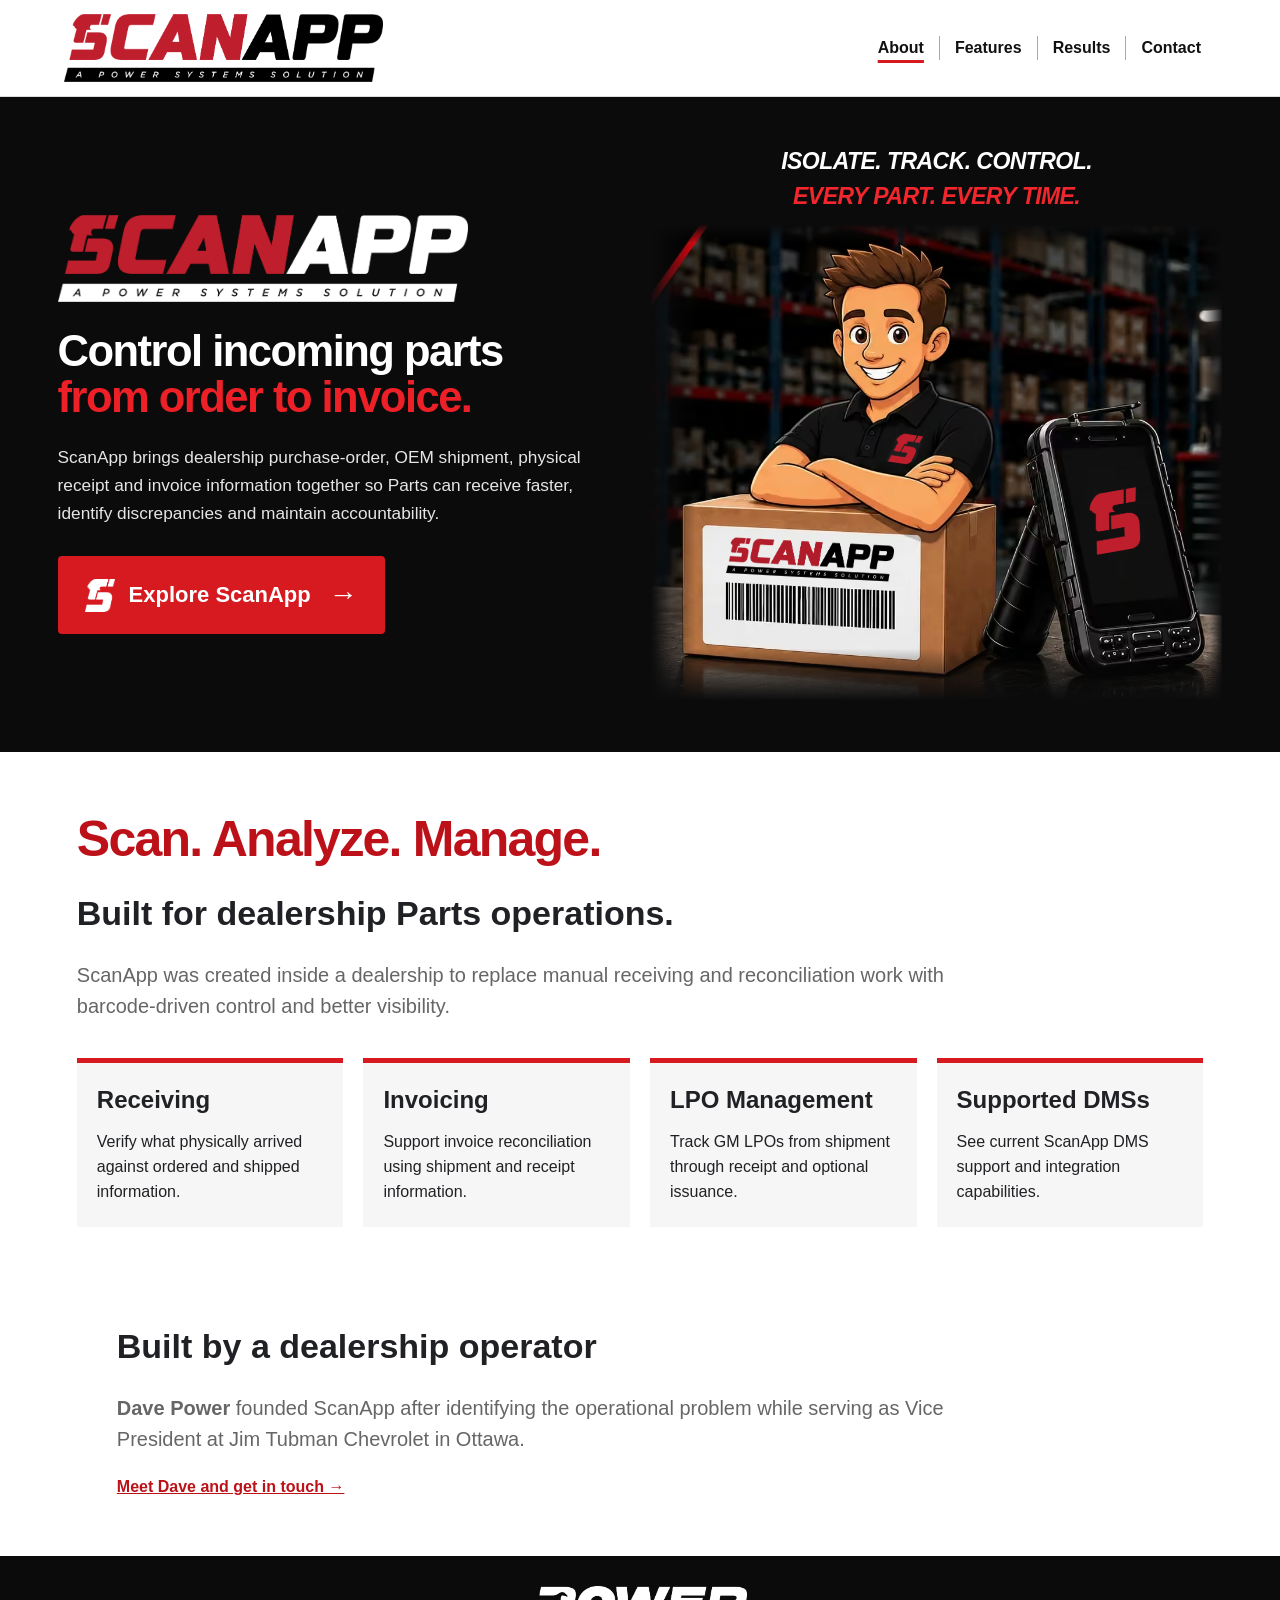
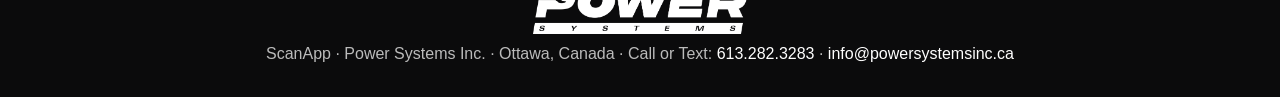
==== index.html @ a58890d4 "Use official transparent red S for browser icons across all pages" ====
<!doctype html>
<html lang="en">
<head>
  <meta charset="utf-8">
  <meta name="viewport" content="width=device-width,initial-scale=1">
  <title>About | ScanApp</title>
  <meta name="description" content="Control incoming dealership parts from order to invoice. ScanApp brings purchase orders, OEM shipments, physical receipts and invoices together.">
  <link rel="icon" href="/favicon.ico?v=red-s-20261003" sizes="16x16 32x32 48x48 64x64"><link rel="icon" type="image/png" href="/graphics/S%20ICON_RED.png?v=red-s-20261003">
  <link rel="stylesheet" href="site.css">
  <link rel="stylesheet" href="home.css?v=20261003-3">
</head>
<body>
<div data-site-header></div>
<main>
  <section class="sa-home-hero" aria-labelledby="sa-home-title">
    <div class="sa-home-grid">
      <div class="sa-home-copy">
        <img class="sa-home-wordmark" src="graphics/SCANAPP_RED%26WHITE.png" width="1915" height="408" alt="ScanApp" decoding="async">
        <h1 id="sa-home-title">Control incoming parts <span>from order to invoice.</span></h1>
        <p>ScanApp brings dealership purchase-order, OEM shipment, physical receipt and invoice information together so Parts can receive faster, identify discrepancies and maintain accountability.</p>
        <a class="sa-home-cta" href="features.html"><img src="graphics/S%20ICON_WHITE.png" width="595" height="656" alt="" aria-hidden="true">Explore ScanApp <span class="sa-arrow" aria-hidden="true">&rarr;</span></a>
      </div>
      <div class="sa-home-visual">
        <p class="sa-home-tagline"><strong>ISOLATE. TRACK. CONTROL.</strong><span>EVERY PART. EVERY TIME.</span></p>
        <figure class="sa-home-scene">
          <picture>
            <img src="graphics/home/hero-scene-980.avif" width="980" height="816" alt="The ScanApp character with a parts box and rugged handheld scanner." fetchpriority="high" decoding="async">
          </picture>
          <img class="sa-brand-layer sa-box-wordmark" src="graphics/SCANAPP_COLOR.png" width="1915" height="408" alt="" aria-hidden="true">
          <img class="sa-brand-layer sa-shirt-mark" src="graphics/S%20ICON_RED.png" width="595" height="656" alt="" aria-hidden="true">
          <img class="sa-brand-layer sa-scanner-mark" src="graphics/S%20ICON_RED.png" width="595" height="656" alt="" aria-hidden="true">
        </figure>
      </div>
    </div>
  </section>
  <section class="wrap sa-home-main" aria-labelledby="sa-home-capabilities">
    <p class="sa-home-eyebrow">Scan. Analyze. Manage.</p>
    <h2 id="sa-home-capabilities">Built for dealership Parts operations.</h2>
    <p class="lead">ScanApp was created inside a dealership to replace manual receiving and reconciliation work with barcode-driven control and better visibility.</p>
    <div class="feature-links">
      <a href="receiving.html"><h3>Receiving</h3><p>Verify what physically arrived against ordered and shipped information.</p></a>
      <a href="invoicing.html"><h3>Invoicing</h3><p>Support invoice reconciliation using shipment and receipt information.</p></a>
      <a href="lpo.html"><h3>LPO Management</h3><p>Track GM LPOs from shipment through receipt and optional issuance.</p></a>
      <a href="features.html#supported-dms"><h3>Supported DMSs</h3><p>See current ScanApp DMS support and integration capabilities.</p></a>
    </div>
  </section>
  <section class="wrap sa-home-founder" aria-labelledby="sa-founder-title">
    <h2 id="sa-founder-title">Built by a dealership operator</h2>
    <p class="lead"><strong>Dave Power</strong> founded ScanApp after identifying the operational problem while serving as Vice President at Jim Tubman Chevrolet in Ottawa.</p>
    <a href="contact.html">Meet Dave and get in touch &rarr;</a>
  </section>
</main>
<div data-site-footer></div>
<script src="site.js"></script>
</body>
</html>
---- site.css ----
:root{--red:#d71920;--black:#0b0b0c;--ink:#202124;--muted:#666;--line:#ddd;--soft:#f6f6f6}*{box-sizing:border-box}body{margin:0;font-family:Arial,Helvetica,sans-serif;color:var(--ink);line-height:1.55;background:#fff}header{background:#fff;border-bottom:1px solid var(--line);padding:14px 5%;display:flex;align-items:center;justify-content:space-between;position:sticky;top:0;z-index:10}.brand img{height:68px;width:auto;display:block}nav{display:flex;align-items:center}nav>a,.drop>a{color:#111;text-decoration:none;font-weight:700;padding:0 15px}nav>a+*,.drop+*{border-left:1px solid #aaa}.drop{position:relative}.dropmenu{display:none;position:absolute;top:26px;left:0;background:#fff;border:1px solid var(--line);min-width:190px;box-shadow:0 12px 25px #0002}.drop:hover .dropmenu{display:block}.dropmenu a{display:block;padding:11px 14px;color:#111;text-decoration:none}.dropmenu a:hover{background:var(--soft)}.menu{display:none;border:0;background:none;font-size:30px}.hero{background:var(--black);color:#fff;padding:72px 7%}.hero-inner{max-width:1200px;margin:auto;display:grid;grid-template-columns:1.1fr .9fr;gap:50px;align-items:center}.hero h1{font-size:52px;line-height:1.05;margin:0 0 18px}.hero p{font-size:20px;color:#e7e7e7}.red{color:var(--red)}.btn{display:inline-block;background:var(--red);color:#fff;padding:13px 20px;text-decoration:none;font-weight:800;margin-top:12px}.wrap{max-width:1200px;margin:auto;padding:60px 6%}.wrap h1,.wrap h2{line-height:1.1}.wrap h2{font-size:34px}.lead{font-size:20px;color:var(--muted);max-width:900px}.feature-links{display:grid;grid-template-columns:repeat(3,1fr);gap:28px;margin-top:36px}.feature-links a{border-top:5px solid var(--red);padding:24px;background:var(--soft);color:var(--ink);text-decoration:none}.feature-links h3{font-size:25px;margin:0 0 8px}.split{display:grid;grid-template-columns:1fr 1fr;gap:42px;align-items:center}.photo{width:100%;display:block}.black{background:var(--black);color:#fff}.black .lead{color:#ddd}.stat{font-size:38px;font-weight:900}.dms{display:flex;flex-wrap:wrap;gap:12px;margin-top:18px}.pill{border:1px solid #bbb;padding:9px 14px}.footer{background:#0b0b0c;color:#bbb;padding:30px 6%;text-align:center}.footer img{height:48px;max-width:240px}.guide{padding:18px 0;border-bottom:1px solid var(--line)}.guide a{color:var(--red);font-weight:800}.lpo-flow{display:grid;grid-template-columns:repeat(5,1fr);gap:12px;margin-top:28px}.lpo-flow div{background:#fff;color:#111;padding:18px;border-top:4px solid var(--red)}@media(max-width:800px){header{flex-wrap:wrap}.brand img{height:44px}.menu{display:block}nav{display:none;width:100%;flex-direction:column;align-items:stretch;padding-top:10px}nav.open{display:flex}nav>a,.drop>a{display:block;padding:12px 0;border-top:1px solid var(--line)}nav>a+*,.drop+*{border-left:0}.dropmenu{display:block;position:static;border:0;box-shadow:none;padding-left:16px}.dropmenu a{padding:8px 0}.hero-inner,.split{grid-template-columns:1fr}.hero{padding:48px 6%}.hero h1{font-size:38px}.feature-links{grid-template-columns:1fr}.lpo-flow{grid-template-columns:1fr}.wrap{padding:44px 6%}}
.lpo-hero-art{display:grid;grid-template-columns:1fr 1fr;gap:18px;align-items:end}.lpo-people{display:flex;align-items:flex-end;justify-content:center}.lpo-people img{width:48%;max-width:260px;object-fit:contain}.process-grid{display:grid;grid-template-columns:repeat(5,1fr);gap:18px;margin-top:34px}.process-item{text-align:center}.process-item img{width:100%;aspect-ratio:1.2/1;object-fit:contain}.process-title{font-size:30px;font-weight:900;line-height:1;margin:12px 0 8px}.process-sub{font-size:17px;font-weight:800;min-height:26px}.solution-list{font-size:18px;line-height:1.7}.solution-list li{margin-bottom:10px}.benefit-grid{display:grid;grid-template-columns:repeat(6,1fr);gap:18px;margin-top:30px}.benefit{text-align:center}.benefit img{height:76px;max-width:100%;object-fit:contain}.benefit strong{display:block;margin-top:10px}.dept-grid{display:grid;grid-template-columns:repeat(3,1fr);gap:32px}.dept{display:grid;grid-template-columns:130px 1fr;gap:18px;align-items:end}.dept img{width:130px;max-height:190px;object-fit:contain}.visual-pair{display:grid;grid-template-columns:1fr 1fr;gap:22px;align-items:center}.visual-pair img{width:100%;max-height:360px;object-fit:contain}
@media(max-width:900px){.process-grid{grid-template-columns:1fr 1fr}.benefit-grid{grid-template-columns:1fr 1fr 1fr}.dept-grid{grid-template-columns:1fr}.lpo-hero-art{grid-template-columns:1fr}.visual-pair{grid-template-columns:1fr}}
@media(max-width:600px){.process-grid{grid-template-columns:1fr}.process-item{display:grid;grid-template-columns:130px 1fr;text-align:left;gap:18px;align-items:center;border-bottom:1px solid #ddd;padding:18px 0}.process-item img{width:130px}.process-title{font-size:28px;margin:0 0 6px}.process-sub{min-height:0}.benefit-grid{grid-template-columns:1fr 1fr}.dept{grid-template-columns:100px 1fr}.dept img{width:100px}.lpo-people img{width:50%}}

/* LPO hero balance */
.lpo-hero-art{grid-template-columns:1fr!important;position:relative;min-height:430px;align-items:end}
.lpo-people{position:relative;z-index:2;justify-content:flex-start!important;padding-right:18%}
.lpo-people img{width:45%!important;max-width:245px!important}
.hero-lpo-box{position:absolute;right:0;bottom:0;width:38%!important;max-width:300px!important;height:auto;object-fit:contain;z-index:1}
.hero .hero-inner>div:first-child{min-width:0}
@media(min-width:901px){.hero .hero-inner{grid-template-columns:minmax(430px,1fr) minmax(430px,1fr)!important}.hero h1{font-size:52px!important;max-width:620px}.hero p{max-width:620px}}
@media(max-width:900px){.lpo-hero-art{min-height:360px}.lpo-people{padding-right:20%}.hero-lpo-box{width:36%!important}}
@media(max-width:600px){.lpo-hero-art{min-height:300px}.lpo-people{padding-right:15%}.lpo-people img{width:48%!important}.hero-lpo-box{width:34%!important}.hero h1{font-size:38px!important}}

/* Approved LPO polish */
.hero h1{white-space:nowrap;font-size:clamp(34px,3.3vw,54px)!important}
.process-item{display:flex;flex-direction:column}.process-item img{order:0}.process-item>div{order:1;display:flex;flex-direction:column;flex:1}.process-title{min-height:36px}.process-sub{order:2;margin-top:2px}.process-item p{order:3}
.dept-grid .dept:nth-child(2) img{transform:scale(1.12);transform-origin:bottom center}
.action-btn{font-size:24px!important;padding:18px 30px!important;min-width:300px;display:inline-flex!important;align-items:center;justify-content:center;gap:14px}.action-btn img{width:36px;height:36px;object-fit:contain}.footer a{color:#fff;text-decoration:none}.footer a:hover{text-decoration:underline}
@media(max-width:900px){.hero h1{white-space:normal}.process-title{min-height:0}.dept-grid .dept:nth-child(2) img{transform:scale(1.08)}}
@media(max-width:600px){.action-btn{font-size:21px!important;min-width:0;width:100%;max-width:360px;padding:17px 22px!important}.action-btn img{width:32px;height:32px}.process-item{display:grid}.process-item>div{display:block}.process-sub{margin-top:2px}}

/* Mobile LPO hero correction */
@media(max-width:600px){
 .hero .hero-inner{display:block!important}
 .lpo-hero-art{min-height:0!important;height:auto!important;margin-top:28px;display:block!important;position:relative!important}
 .lpo-people{padding:0!important;display:flex!important;align-items:flex-end!important;justify-content:center!important;position:relative!important}
 .lpo-people img{width:46%!important;max-width:190px!important}
 .hero-lpo-box{position:absolute!important;right:2%!important;bottom:0!important;width:25%!important;max-width:110px!important}
}

.contact-page{min-height:calc(100vh - 150px);display:grid;grid-template-columns:1fr 1.08fr;background:#f5f5f5}.contact-copy{background:#171717;color:#fff;padding:70px max(6vw,40px);display:flex;flex-direction:column;justify-content:center}.contact-copy .eyebrow{font-size:18px;font-weight:900;letter-spacing:.08em}.contact-copy h1{font-size:64px;line-height:1;margin:10px 0 24px}.contact-copy h1 span,.contact-tagline span{color:var(--red)}.contact-copy p{font-size:20px;max-width:610px}.contact-copy a{color:#fff}.contact-lead{font-weight:800}.contact-actions{display:flex;gap:16px;align-items:stretch;margin:18px 0 26px;flex-wrap:wrap}.contact-actions .action-btn,.linkedin-btn{margin:0!important;min-height:64px;min-width:270px;display:inline-flex!important;align-items:center;justify-content:center;gap:12px;padding:15px 24px!important;font-size:19px!important;font-weight:900;text-decoration:none}.linkedin-btn{background:#0a66c2;color:#fff}.linkedin-btn strong{font-size:25px}.founder-line{font-size:18px;margin-top:6px}.contact-tagline{font-size:31px;font-weight:900;font-style:italic;margin-top:34px}.contact-art{display:flex;align-items:center;justify-content:center;padding:28px;background:#fff}.contact-art img{width:100%;max-width:780px;height:auto;display:block}
@media(max-width:800px){.contact-page{grid-template-columns:1fr}.contact-copy{padding:48px 6% 38px}.contact-copy h1{font-size:48px}.contact-copy p{font-size:18px}.contact-actions{display:grid;grid-template-columns:1fr}.contact-actions .action-btn,.linkedin-btn{width:100%;min-width:0}.contact-art{padding:18px 5% 32px}.contact-tagline{font-size:26px}}

/* Contact scene approved composition */
.contact-scene{padding:0!important;overflow:hidden;background:#111!important;align-items:stretch!important}
.contact-scene img{width:100%!important;height:100%!important;max-width:none!important;object-fit:cover!important;object-position:68% center}
@media(min-width:801px){.contact-page{grid-template-columns:48% 52%}.contact-scene{min-height:760px}}
@media(max-width:800px){.contact-scene{min-height:520px}.contact-scene img{object-position:70% center}.contact-copy{order:1}.contact-scene{order:2}}
@media(max-width:520px){.contact-scene{min-height:430px}.contact-scene img{object-position:71% center}}

/* Current-page underline: shared desktop, dropdown and mobile navigation. */
[data-site-header] nav a.is-active {
  text-decoration-line: underline;
  text-decoration-color: var(--red);
  text-decoration-thickness: 3px;
  text-underline-offset: 7px;
  text-decoration-skip-ink: none;
}


/* Receiving page */
.receiving-process .process-item{border-top:5px solid var(--red);background:var(--soft);padding:22px;text-align:left}
.receiving-process .process-item>div{display:block}
.receiving-process .process-title{font-size:27px;min-height:0;margin:0 0 10px}
.receiving-process .process-item p{margin:0}
.receiving-callout{border-left:5px solid var(--red);padding:22px 0 22px 28px;align-self:center}
.receiving-callout-title{font-size:30px;font-weight:900;line-height:1.05}
.receiving-callout-accent{font-size:30px;font-weight:900;line-height:1.05;color:var(--red);margin:4px 0 18px}
.receiving-callout p{font-size:19px;color:#ddd}
.receiving-dms{background:var(--soft);border-top:5px solid var(--red);padding:28px}
.receiving-dms h3{font-size:28px;margin:0 0 18px}
.receiving-dms p{margin:0 0 18px}
@media(max-width:900px){.receiving-process{grid-template-columns:1fr 1fr}}
@media(max-width:600px){.receiving-process{grid-template-columns:1fr}.receiving-process .process-item{display:block}.receiving-callout-title,.receiving-callout-accent{font-size:26px}}


/* Receiving hero: keep headline inside its column */
.hero .hero-inner > div:first-child{min-width:0}
.hero .hero-inner > div:first-child h1{white-space:normal!important;overflow-wrap:normal;word-break:normal}
@media(min-width:901px){
  .hero .hero-inner > div:first-child h1{font-size:clamp(38px,3vw,50px)!important}
}


/* Receiving hero character */
.receiving-hero-art{display:flex;align-items:flex-end;justify-content:center;align-self:stretch}
.receiving-hero-art img{display:block;max-height:440px;max-width:100%;width:auto;object-fit:contain;object-position:bottom center}
@media(max-width:900px){.receiving-hero-art img{max-height:360px}}
@media(max-width:600px){.receiving-hero-art{margin-top:24px}.receiving-hero-art img{max-height:300px}}


/* Receiving dealership row: compact, aligned, equal character scale */
.receiving-depts{grid-template-columns:repeat(3,1fr);gap:24px;align-items:start}
.receiving-depts .dept{display:grid;grid-template-columns:88px 1fr;gap:16px;align-items:start}
.receiving-depts .dept img,.receiving-depts .dept:nth-child(2) img{width:88px;height:112px;max-height:none;object-fit:contain;object-position:top center;transform:none}
.receiving-depts .dept h3{margin:0 0 8px;font-size:24px;line-height:1.1}
.receiving-depts .dept p{margin:0}
@media(max-width:900px){.receiving-depts{grid-template-columns:1fr}.receiving-depts .dept{grid-template-columns:88px 1fr}}
@media(max-width:600px){.receiving-depts .dept{grid-template-columns:76px 1fr}.receiving-depts .dept img,.receiving-depts .dept:nth-child(2) img{width:76px;height:98px}}


/* LPO benefits across dealership: characters beside copy at all sizes */
@media(max-width:600px){
 .dept-grid .dept{display:grid!important;grid-template-columns:88px 1fr!important;gap:16px!important;align-items:start!important}
 .dept-grid .dept img,.dept-grid .dept:nth-child(2) img{width:88px!important;height:112px!important;max-height:none!important;object-fit:contain!important;object-position:top center!important;transform:none!important}
 .dept-grid .dept h3{margin:0 0 8px!important}
 .dept-grid .dept p{margin:0!important}
}


/* LPO hero: bottom-align copy and artwork to eliminate dead space */
@media(min-width:901px){
 .hero:has(.lpo-hero-art){padding-top:54px;padding-bottom:42px}
 .hero:has(.lpo-hero-art) .hero-inner{align-items:end!important}
 .hero:has(.lpo-hero-art) .lpo-hero-art{min-height:0!important;align-self:end}
 .hero:has(.lpo-hero-art) .lpo-people{align-items:flex-end}
}


/* Hero character sizing: one equal-size character on LPO and Receiving */
.lpo-hero-art .lpo-people{padding-right:38%!important;justify-content:center!important}
.lpo-hero-art .lpo-people img,.receiving-hero-art img{width:auto!important;height:360px!important;max-width:100%!important;max-height:360px!important;object-fit:contain!important;object-position:bottom center}
@media(max-width:900px){.lpo-hero-art .lpo-people img,.receiving-hero-art img{height:320px!important;max-height:320px!important}}
@media(max-width:600px){.lpo-hero-art .lpo-people{padding-right:25%!important}.lpo-hero-art .lpo-people img,.receiving-hero-art img{height:270px!important;max-height:270px!important;width:auto!important}}


/* Keep feature-page hero bands the same height on desktop */
@media(min-width:901px){
 .hero:has(.lpo-hero-art),
 .receiving-hero{
   height:500px!important;
   min-height:500px!important;
   padding-top:42px!important;
   padding-bottom:42px!important;
   display:flex!important;
   align-items:center!important;
 }
 .hero:has(.lpo-hero-art) .hero-inner,
 .receiving-hero .hero-inner{
   width:100%;
   align-items:center!important;
 }
}


/* Match dealership-benefit black bands and align all three columns */
@media(min-width:901px){
 section.black:has(.dept-grid){
   min-height:360px!important;
   display:flex!important;
   align-items:center!important;
 }
 section.black:has(.dept-grid)>.wrap{
   width:100%;
   padding-top:44px!important;
   padding-bottom:44px!important;
 }
 .dept-grid,.receiving-depts{
   align-items:start!important;
 }
 .dept-grid .dept,.receiving-depts .dept{
   align-items:start!important;
 }
 .dept-grid .dept img,.dept-grid .dept:nth-child(2) img,
 .receiving-depts .dept img,.receiving-depts .dept:nth-child(2) img{
   align-self:start!important;
 }
 .dept-grid .dept h3,.receiving-depts .dept h3{
   margin-top:0!important;
 }
}


/* Match the main black feature-detail bands on Receiving and LPO */
@media(min-width:901px){
 section.black:has(.receiving-callout),
 section.black:has(.solution-list):has(.visual-pair){
   min-height:680px!important;
   display:flex!important;
   align-items:center!important;
 }
 section.black:has(.receiving-callout)>.wrap,
 section.black:has(.solution-list):has(.visual-pair)>.wrap{
   width:100%;
   padding-top:50px!important;
   padding-bottom:50px!important;
 }
}


/* Shared feature dealership section: identical LPO and Receiving geometry */
@media(min-width:901px){
 .feature-dept-grid{
   display:grid!important;
   grid-template-columns:repeat(3,minmax(0,1fr))!important;
   gap:48px!important;
   align-items:start!important;
 }
 .feature-dept-grid .dept{
   display:grid!important;
   grid-template-columns:96px minmax(0,1fr)!important;
   gap:20px!important;
   align-items:start!important;
 }
 .feature-dept-grid .dept img,
 .feature-dept-grid .dept:nth-child(2) img{
   width:96px!important;
   height:126px!important;
   max-height:126px!important;
   object-fit:contain!important;
   object-position:top center!important;
   transform:none!important;
   align-self:start!important;
 }
 .feature-dept-grid .dept h3{
   margin:0 0 10px!important;
   font-size:22px!important;
   line-height:1.1!important;
 }
 .feature-dept-grid .dept p{
   margin:0!important;
   line-height:1.55!important;
 }
}


/* Results page */
.results-hero .hero-inner{align-items:center}
.results-accountant{position:relative;min-height:330px;display:flex;align-items:flex-end;justify-content:center}
.results-thought{position:absolute;right:0;top:0;background:#fff;color:#111;border-radius:48% 52% 46% 54%;padding:28px 38px;font-size:19px;font-weight:800;line-height:1.45;transform:rotate(-3deg);box-shadow:0 8px 24px #0006}
.results-thought strong{color:var(--red);font-size:24px}
.results-calculator{background:#2a2a2a;border:5px solid #777;border-radius:12px;padding:25px 35px;color:#fff;font-size:25px;line-height:1.5;letter-spacing:.25em;box-shadow:0 10px 25px #0008}
.results-calculator span{display:block;margin-top:12px;color:#fff;background:var(--red);padding:7px 10px;font-size:14px;letter-spacing:0;text-align:center;font-weight:900}
.results-page h2,.results-flow h2,.results-bottom-line h2,.results-equation h2,.results-not-scanner h2,.results-close h2{font-size:38px}
.results-stats{display:grid;grid-template-columns:repeat(3,1fr);gap:0;margin-top:34px;border-top:1px solid var(--line);border-bottom:1px solid var(--line)}
.result-card{padding:34px;border-right:1px solid var(--line)}
.result-card:last-child{border-right:0}.result-card .stat{color:var(--red);line-height:1.1}.result-card p{font-size:18px}
.results-not-scanner .split{grid-template-columns:.7fr 1.3fr}
.not-scanner-mark{height:300px;width:300px;border:22px solid var(--red);border-radius:50%;position:relative;margin:auto;display:flex;align-items:center;justify-content:center}
.scanner-symbol{font-size:170px;font-weight:900;transform:rotate(-20deg);color:#777}
.no-slash{position:absolute;width:310px;height:22px;background:var(--red);transform:rotate(-45deg)}
.results-checks{font-size:20px;border-left:4px solid var(--red);padding-left:38px}
.results-checks li{margin-bottom:15px}
.profit-equation{display:inline-block;border:3px solid var(--red);padding:15px 22px;font-size:27px;font-weight:900;margin:12px 0 24px}
.results-ledger{border:4px solid #eee;background:#fff;color:#111;padding:38px;text-align:center;font-size:30px;font-weight:900;transform:rotate(-1deg)}
.results-ledger>div{margin:10px}.results-profit{border:4px solid var(--red);padding:14px;border-radius:50%}
.results-flow{text-align:center}.results-flow .lead{margin-left:auto;margin-right:auto}
.downstream-grid{display:grid;grid-template-columns:1fr auto 1fr auto 1fr auto 1fr auto 1fr auto 1fr;gap:12px;align-items:center;margin-top:40px}
.downstream-grid div{background:var(--soft);padding:22px 12px;border-top:5px solid var(--red);min-height:115px;display:flex;flex-direction:column;justify-content:center}
.downstream-grid strong{font-size:18px}.downstream-grid span{display:block;margin-top:7px}.downstream-grid b{color:var(--red);font-size:30px}
.results-control-list{display:flex;flex-direction:column;gap:15px;font-size:28px;font-style:italic}
.results-control-list strong{color:#fff}.results-control-list strong::first-letter{color:var(--red)}
@media(max-width:900px){.results-stats{grid-template-columns:1fr}.result-card{border-right:0;border-bottom:1px solid var(--line)}.downstream-grid{grid-template-columns:1fr}.downstream-grid b{transform:rotate(90deg)}.results-accountant{min-height:280px}.results-not-scanner .split{grid-template-columns:1fr}.not-scanner-mark{width:230px;height:230px}.no-slash{width:240px}.scanner-symbol{font-size:130px}}
@media(max-width:600px){.results-thought{position:relative;right:auto;top:auto;margin-bottom:24px;font-size:16px}.results-accountant{display:block;min-height:0}.results-calculator{max-width:220px;margin:auto}.results-page h2,.results-flow h2,.results-bottom-line h2,.results-equation h2,.results-not-scanner h2,.results-close h2{font-size:32px}.result-card{padding:26px 0}.results-control-list{font-size:22px}}
---- home.css ----
/* Homepage-only styles.  Intentionally does not modify site.css or Contact. */
.sa-home-hero{background:#0b0b0c;color:#fff;isolation:isolate;overflow:hidden}
.sa-home-grid{max-width:1480px;margin-inline:auto;padding:clamp(28px,4vw,58px) clamp(20px,4.5vw,68px);display:grid;grid-template-columns:minmax(0,1fr) minmax(0,1.03fr);align-items:center;gap:clamp(24px,3vw,48px)}
.sa-home-copy,.sa-home-visual{min-width:0}
.sa-home-wordmark{display:block;width:min(100%,410px);height:auto;margin-bottom:26px}
.sa-home-copy h1{margin:0;font-size:clamp(36px,3.4vw,54px);font-weight:800;line-height:1.06;letter-spacing:-.035em;white-space:normal;overflow-wrap:normal;text-wrap:balance}
.sa-home-copy h1 span{display:block;color:#ed2027}
.sa-home-copy p{margin:24px 0 28px;font-size:clamp(17px,1.35vw,20px);line-height:1.62;color:#e5e5e5;max-width:58ch}
.sa-home-cta{display:inline-flex;justify-content:center;align-items:center;gap:14px;padding:18px 25px;min-height:64px;background:#d71920;color:#fff;text-decoration:none;font-weight:800;font-size:22px;line-height:1.3;border:2px solid transparent;border-radius:4px}
.sa-home-cta img{width:30px;height:34px;object-fit:contain}
.sa-home-cta:hover{background:#b80f18}
.sa-home-cta:focus-visible,.sa-home-main a:focus-visible{outline:3px solid #fff;outline-offset:5px}
.sa-home-main a:focus-visible{outline-color:#d71920}
.sa-home-cta .sa-arrow{font-size:29px;font-weight:400;margin-left:4px}
.sa-home-tagline{margin:0 0 14px;text-align:center;font-weight:900;font-style:italic;font-size:clamp(19px,1.8vw,27px);line-height:1.2;letter-spacing:-.025em}
.sa-home-tagline strong,.sa-home-tagline span{display:block}
.sa-home-tagline span{color:#f1272d;margin-top:7px}
.sa-home-scene{position:relative;margin:0;aspect-ratio:980 / 816;isolation:isolate}
.sa-home-scene picture,.sa-home-scene picture img{display:block;width:100%;height:auto}
.sa-home-scene::after{content:"";position:absolute;inset:-1px;pointer-events:none;z-index:3;background:linear-gradient(90deg,#0b0b0c,transparent 8%,transparent 96%,#0b0b0c),linear-gradient(0deg,#0b0b0c,transparent 11%,transparent 96%,#0b0b0c)}
.sa-home-scene .sa-brand-layer{position:absolute;display:block;height:auto;z-index:2;pointer-events:none}
/* Percentages are relative to the fixed-ratio artwork, never to the viewport.
   These layers reference the original official files already in /graphics. */
/* Center the unaltered wordmark within the white label, above the barcode.
   Match the label's sloping baseline without rotating its vertical edges. */
.sa-box-wordmark{left:13.2%;top:65.7%;width:29.4%;transform-origin:top left;transform:skewY(3deg);mix-blend-mode:multiply}
.sa-shirt-mark{left:42.2%;top:44.0%;width:4.8%;transform:rotate(9deg) skewX(-7deg)}
.sa-scanner-mark{left:76.7%;top:56.0%;width:9.6%;transform:rotate(-10deg) skewX(5deg)}
.sa-home-main{max-width:1320px}
.sa-home-main .feature-links{grid-template-columns:repeat(4,minmax(0,1fr));gap:20px}
.sa-home-main .feature-links a{min-width:0;padding:23px 20px;transition:background-color .15s}
.sa-home-main .feature-links a:hover{background:#ededed}
.sa-home-main .feature-links h3{font-size:24px;line-height:1.15}
.sa-home-main .feature-links p{margin-bottom:0}
.sa-home-eyebrow{font-size:clamp(26px,4.2vw,50px);font-weight:900;line-height:1.1;letter-spacing:-.035em;color:#bd111a;margin:0 0 24px;text-transform:none}
.sa-home-main h2{max-width:850px}
.sa-home-founder{padding-top:12px;padding-bottom:56px}
.sa-home-founder a{color:#bb1119;font-weight:700}
.sa-dms-section{margin-top:54px;border-top:1px solid #ddd;padding-top:30px;scroll-margin-top:140px}
.sa-dms-grid{display:grid;grid-template-columns:repeat(3,minmax(0,1fr));gap:20px;margin:24px 0}
.sa-dms-grid article{padding:22px;background:#f6f6f6;border-left:4px solid #d71920}
.sa-dms-grid h3{margin:0 0 10px;font-size:23px;line-height:1.2}
.sa-dms-grid p{margin:0;line-height:1.5}
@media(max-width:1000px){.sa-home-grid{gap:24px;padding-inline:28px}.sa-home-copy h1{font-size:39px}.sa-home-copy p{font-size:17px}.sa-home-wordmark{width:330px}.sa-home-main .feature-links{grid-template-columns:repeat(2,minmax(0,1fr))}}
@media(max-width:800px){.sa-home-grid{grid-template-columns:minmax(0,1fr);padding:34px 6% 24px;gap:30px}.sa-home-copy{max-width:650px;width:100%;margin-inline:auto}.sa-home-wordmark{width:min(78%,330px);margin-bottom:20px}.sa-home-copy h1{font-size:clamp(35px,6.5vw,48px);max-width:620px}.sa-home-copy p{margin:20px 0 24px;font-size:18px}.sa-home-visual{width:100%;max-width:650px;justify-self:center}.sa-home-tagline{font-size:clamp(20px,3.5vw,26px);margin-bottom:14px}.sa-dms-grid{grid-template-columns:1fr}.sa-dms-section{scroll-margin-top:95px}}
@media(max-width:480px){.sa-home-grid{padding-inline:20px}.sa-home-copy h1{font-size:35px;letter-spacing:-.03em}.sa-home-copy p{font-size:17px;line-height:1.55}.sa-home-cta{width:100%;gap:11px;padding:16px 14px;font-size:21px}.sa-home-tagline{font-size:20px}.sa-home-main .feature-links{grid-template-columns:1fr}.sa-home-main .feature-links h3{font-size:25px}.sa-home-founder{padding-top:0}}
@media(prefers-reduced-motion:reduce){.sa-home-main .feature-links a{transition:none}}
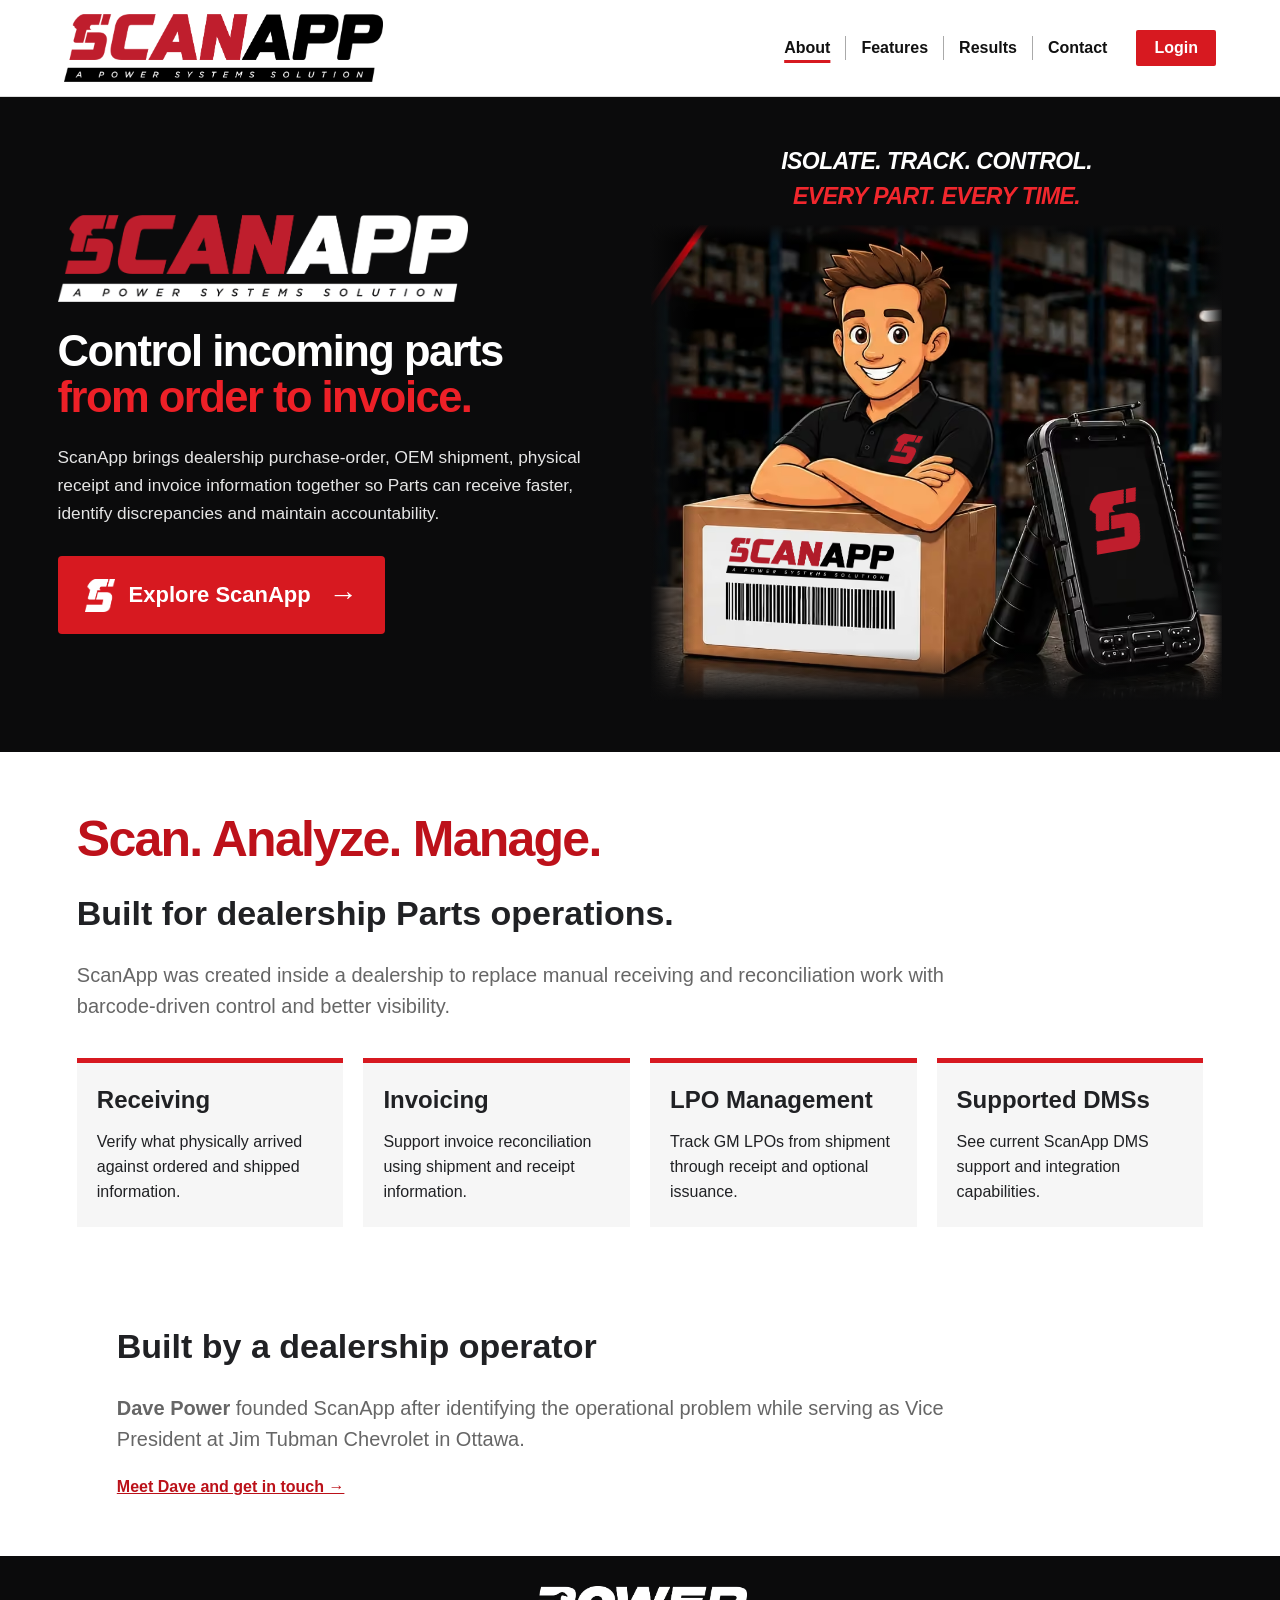
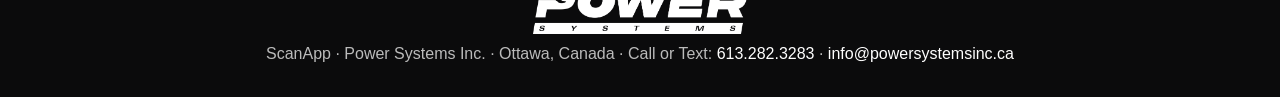
==== commit f7ce2d86: "Optimize homepage SEO metadata and structured data" ====
--- a/index.html
+++ b/index.html
@@ -3,8 +3,16 @@
 <head>
   <meta charset="utf-8">
   <meta name="viewport" content="width=device-width,initial-scale=1">
-  <title>About | ScanApp</title>
-  <meta name="description" content="Control incoming dealership parts from order to invoice. ScanApp brings purchase orders, OEM shipments, physical receipts and invoices together.">
+  <title>Dealership Parts Receiving & Reconciliation Software | ScanApp</title>
+  <meta name="description" content="ScanApp is dealership parts receiving and reconciliation software that connects DMS purchase orders, OEM shipments, physical receipts and invoices from order to invoice.">
+  <link rel="canonical" href="https://www.thescanapp.com/">
+  <meta property="og:type" content="website">
+  <meta property="og:title" content="Dealership Parts Receiving & Reconciliation Software | ScanApp">
+  <meta property="og:description" content="Control incoming dealership parts from order to invoice. ScanApp combines DMS purchase orders, OEM shipments, physical receipts and invoices.">
+  <meta property="og:url" content="https://www.thescanapp.com/">
+  <meta property="og:image" content="https://www.thescanapp.com/graphics/home/hero-scene-980.avif">
+  <meta name="twitter:card" content="summary_large_image">
+  <script type="application/ld+json">{"@context":"https://schema.org","@type":"SoftwareApplication","name":"ScanApp","applicationCategory":"BusinessApplication","operatingSystem":"Web","url":"https://www.thescanapp.com/","description":"Dealership parts receiving, reconciliation and invoicing software that brings DMS purchase orders, OEM shipments, physical receipts and invoices together.","publisher":{"@type":"Organization","name":"Power Systems Inc.","url":"https://www.thescanapp.com/"}}</script>
   <link rel="icon" href="/favicon.ico?v=red-s-20261003" sizes="16x16 32x32 48x48 64x64"><link rel="icon" type="image/png" href="/graphics/S%20ICON_RED.png?v=red-s-20261003">
   <link rel="stylesheet" href="site.css">
   <link rel="stylesheet" href="home.css?v=20261003-3">
--- a/site.css
+++ b/site.css
@@ -244,3 +244,9 @@
 .results-control-list strong{color:#fff}.results-control-list strong::first-letter{color:var(--red)}
 @media(max-width:900px){.results-stats{grid-template-columns:1fr}.result-card{border-right:0;border-bottom:1px solid var(--line)}.downstream-grid{grid-template-columns:1fr}.downstream-grid b{transform:rotate(90deg)}.results-accountant{min-height:280px}.results-not-scanner .split{grid-template-columns:1fr}.not-scanner-mark{width:230px;height:230px}.no-slash{width:240px}.scanner-symbol{font-size:130px}}
 @media(max-width:600px){.results-thought{position:relative;right:auto;top:auto;margin-bottom:24px;font-size:16px}.results-accountant{display:block;min-height:0}.results-calculator{max-width:220px;margin:auto}.results-page h2,.results-flow h2,.results-bottom-line h2,.results-equation h2,.results-not-scanner h2,.results-close h2{font-size:32px}.result-card{padding:26px 0}.results-control-list{font-size:22px}}
+
+/* Shared Login CTA */
+nav>a.login-btn{background:var(--red);color:#fff;padding:10px 18px;margin-left:14px;border:0;text-decoration:none;font-weight:800;line-height:1;border-radius:2px}
+nav>a.login-btn:hover{background:#b91219}
+nav>a.login-btn:focus-visible{outline:3px solid #111;outline-offset:3px}
+@media(max-width:800px){nav>a.login-btn{margin:10px 0 0;padding:13px 16px;text-align:center;border-top:0}}
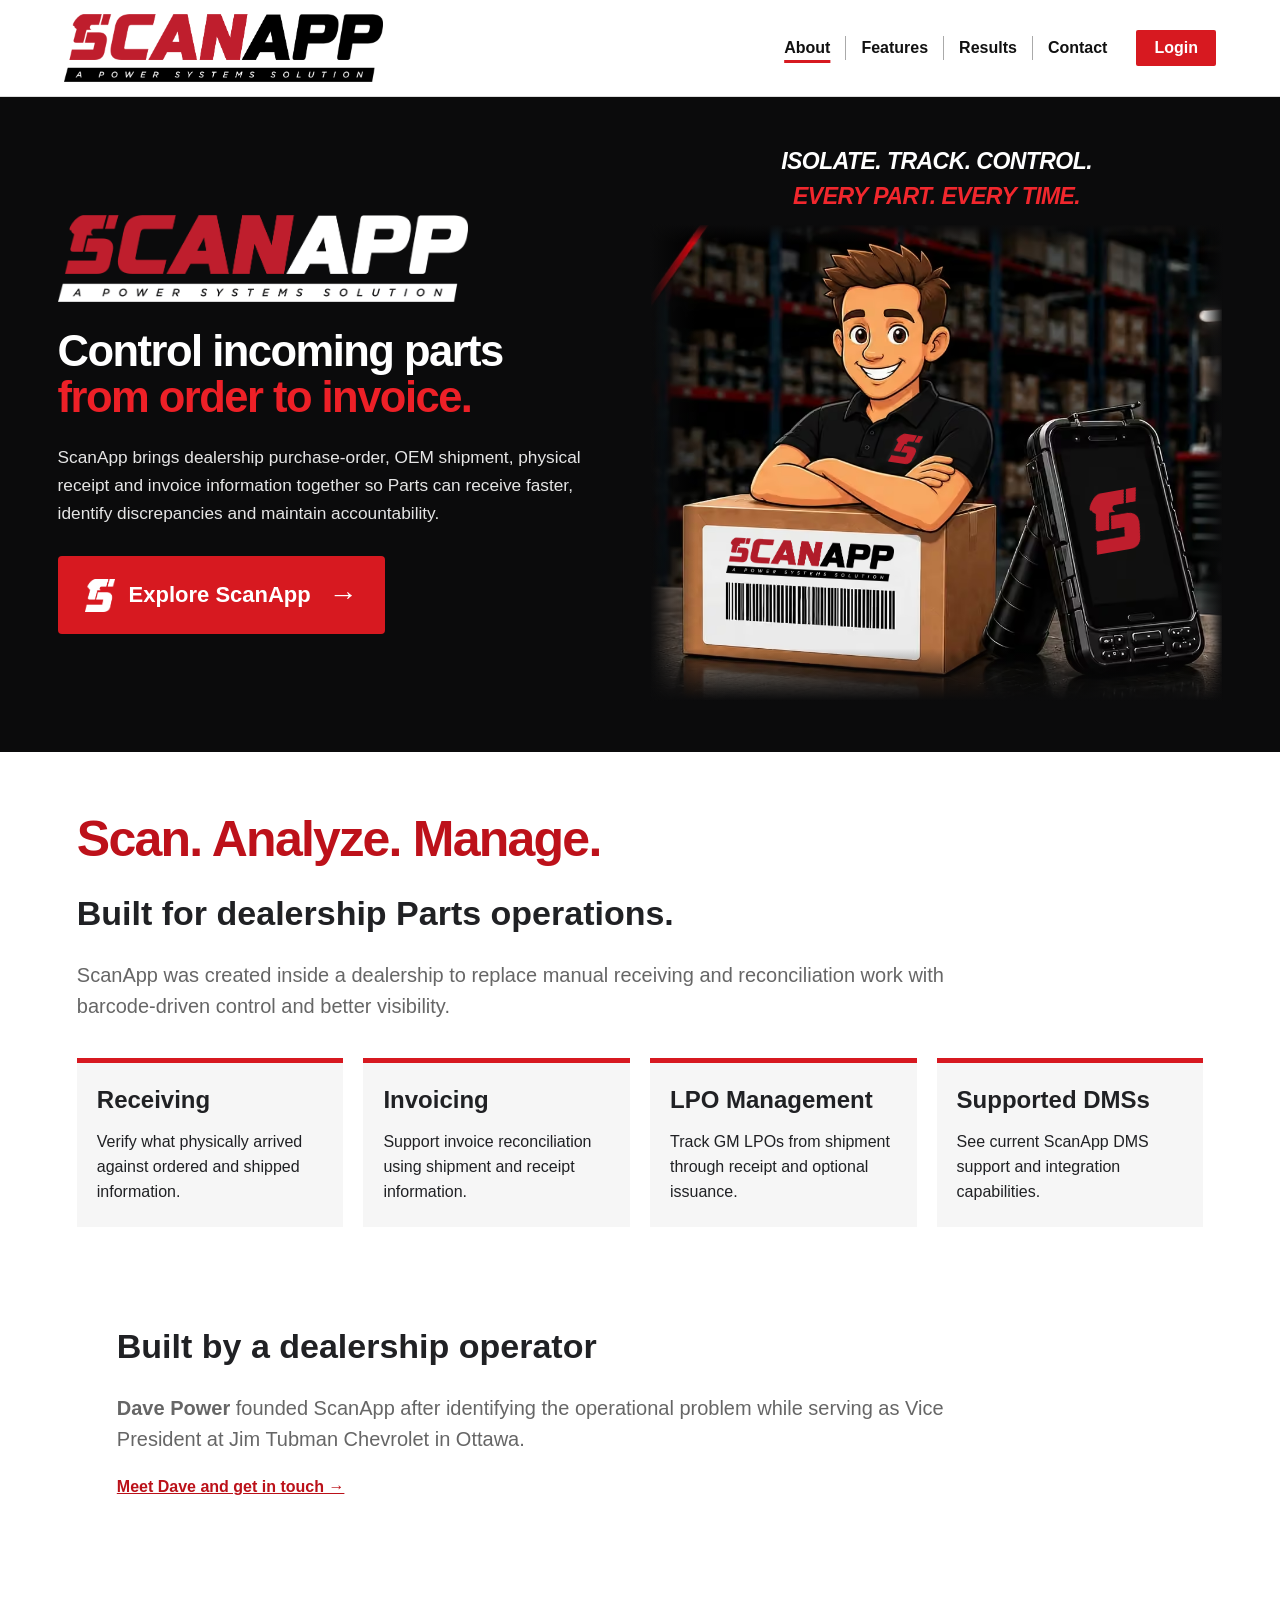
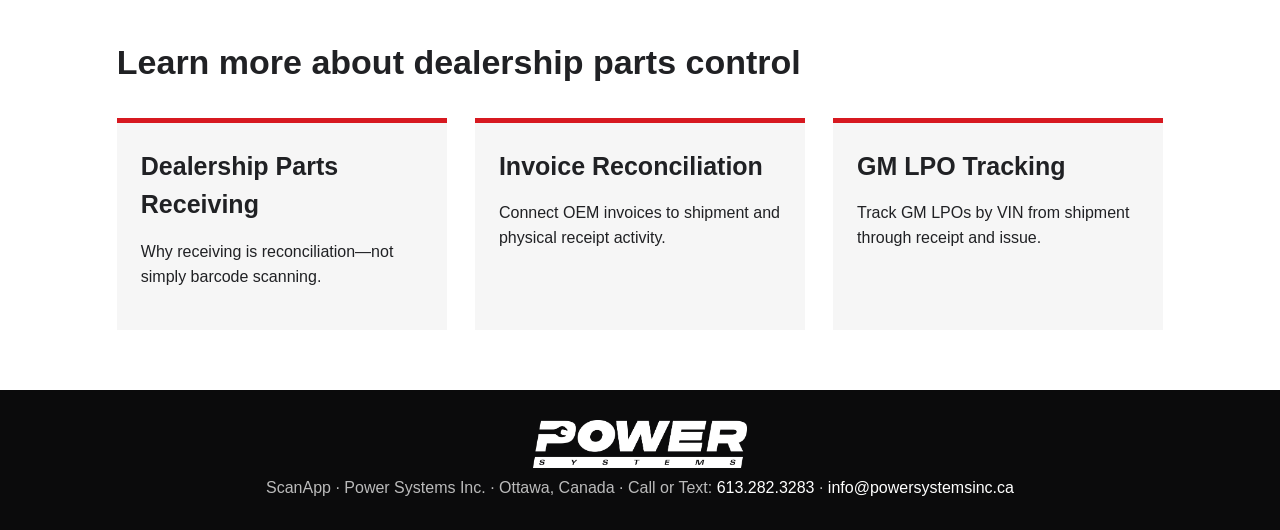
==== commit 9a930cb8: "Add internal links to ScanApp SEO resource pages" ====
--- a/index.html
+++ b/index.html
@@ -58,7 +58,7 @@
     <a href="contact.html">Meet Dave and get in touch &rarr;</a>
   </section>
 </main>
-<div data-site-footer></div>
+<section class="wrap seo-resource-links"><h2>Learn more about dealership parts control</h2><div class="feature-links"><a href="dealership-parts-receiving-software.html"><h3>Dealership Parts Receiving</h3><p>Why receiving is reconciliation—not simply barcode scanning.</p></a><a href="dealership-parts-invoice-reconciliation.html"><h3>Invoice Reconciliation</h3><p>Connect OEM invoices to shipment and physical receipt activity.</p></a><a href="gm-lpo-tracking.html"><h3>GM LPO Tracking</h3><p>Track GM LPOs by VIN from shipment through receipt and issue.</p></a></div></section><div data-site-footer></div>
 <script src="site.js"></script>
 </body>
 </html>
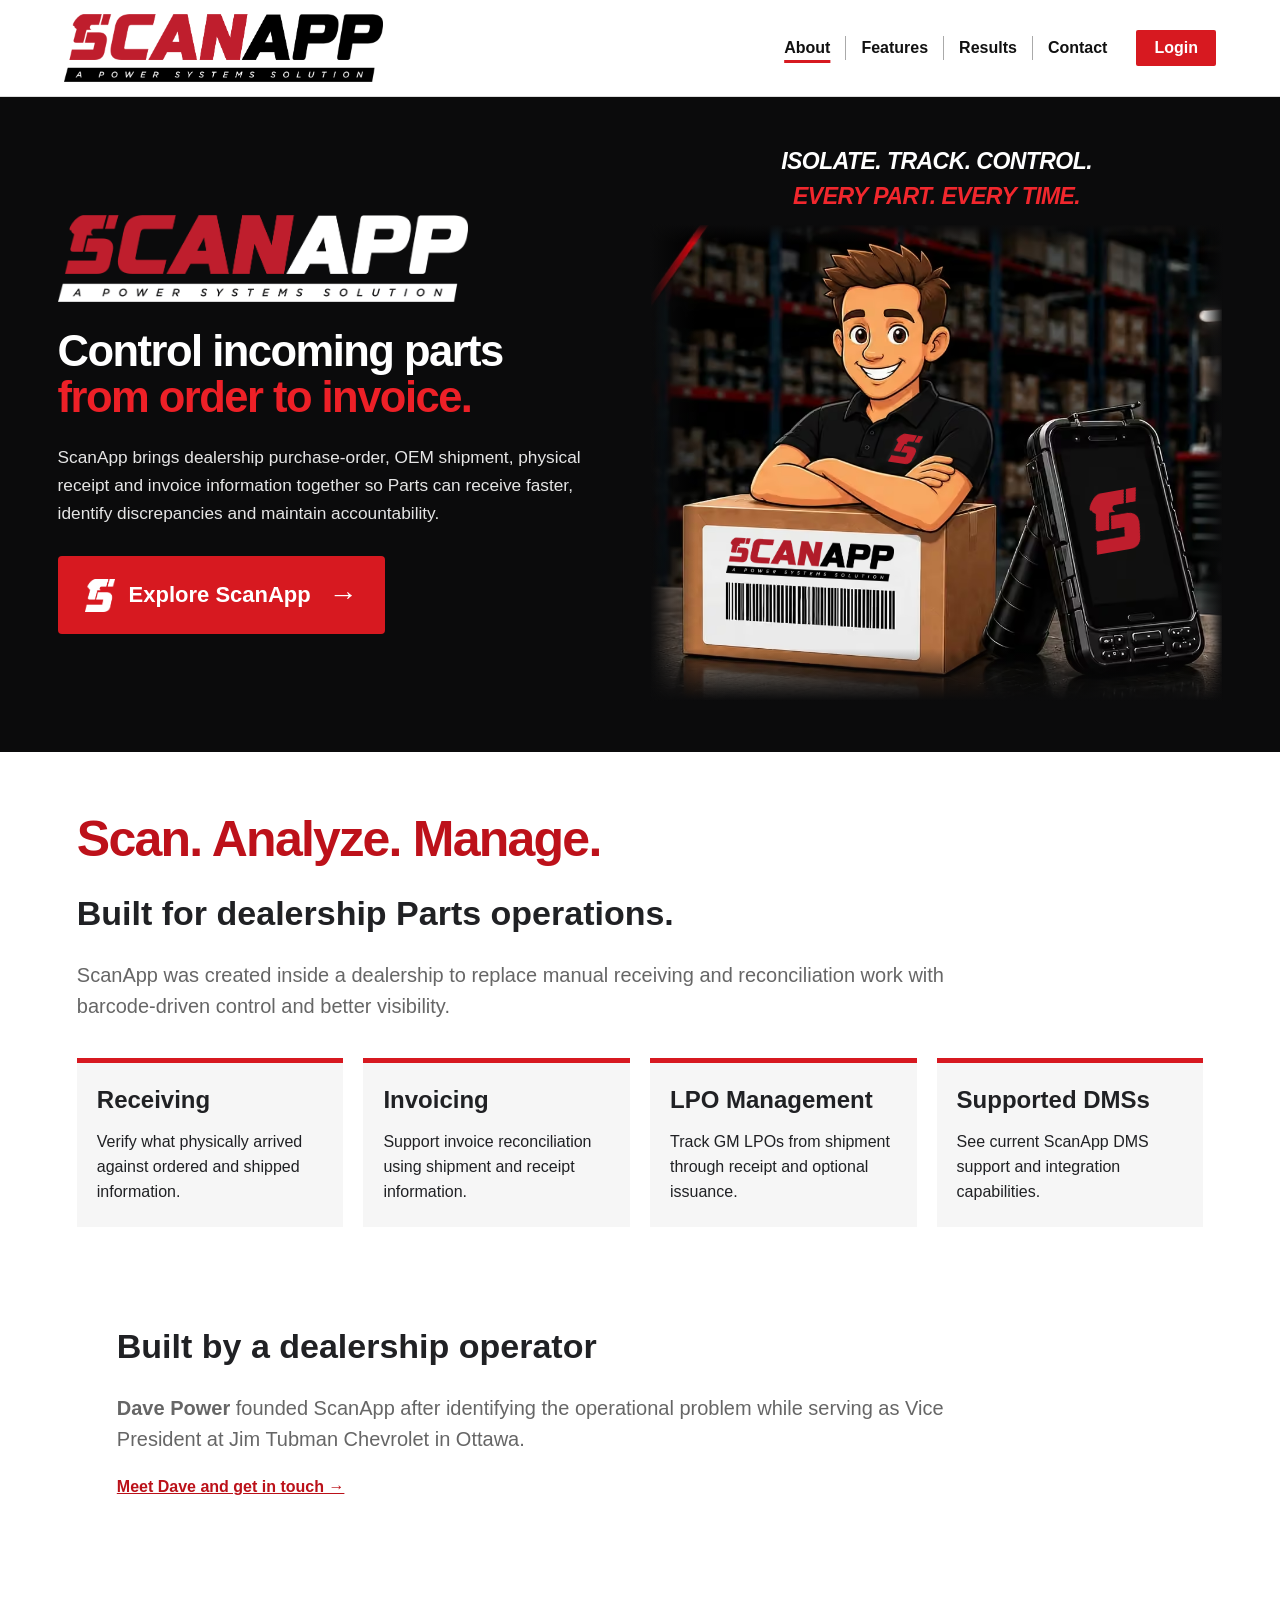
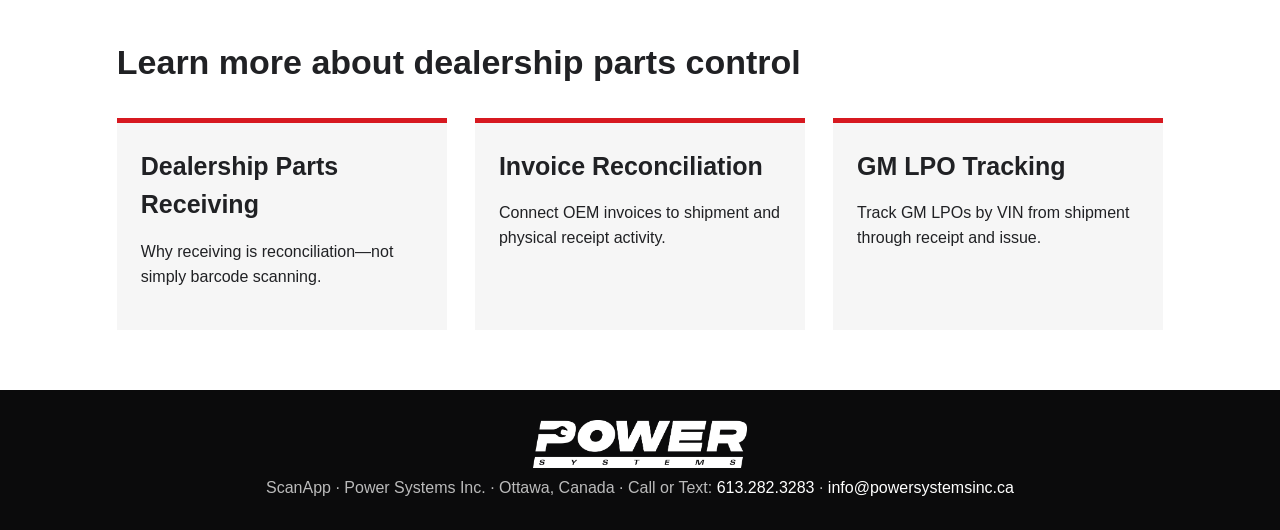
==== commit c251aefb: "Install GA4 tracking on index.html" ====
--- a/index.html
+++ b/index.html
@@ -1,6 +1,15 @@
 <!doctype html>
 <html lang="en">
 <head>
+<!-- Google tag (gtag.js) -->
+<script async src="https://www.googletagmanager.com/gtag/js?id=G-S8TZXDFMCD"></script>
+<script>
+  window.dataLayer = window.dataLayer || [];
+  function gtag(){dataLayer.push(arguments);}
+  gtag('js', new Date());
+  gtag('config', 'G-S8TZXDFMCD');
+</script>
+
   <meta charset="utf-8">
   <meta name="viewport" content="width=device-width,initial-scale=1">
   <title>Dealership Parts Receiving & Reconciliation Software | ScanApp</title>
@@ -10,8 +19,11 @@
   <meta property="og:title" content="Dealership Parts Receiving & Reconciliation Software | ScanApp">
   <meta property="og:description" content="Control incoming dealership parts from order to invoice. ScanApp combines DMS purchase orders, OEM shipments, physical receipts and invoices.">
   <meta property="og:url" content="https://www.thescanapp.com/">
-  <meta property="og:image" content="https://www.thescanapp.com/graphics/home/hero-scene-980.avif">
+  <meta property="og:image" content="https://www.thescanapp.com/graphics/scanapp-social-share.jpg">
+  <meta property="og:image:width" content="1200">
+  <meta property="og:image:height" content="630">
   <meta name="twitter:card" content="summary_large_image">
+  <meta name="twitter:image" content="https://www.thescanapp.com/graphics/scanapp-social-share.jpg">
   <script type="application/ld+json">{"@context":"https://schema.org","@type":"SoftwareApplication","name":"ScanApp","applicationCategory":"BusinessApplication","operatingSystem":"Web","url":"https://www.thescanapp.com/","description":"Dealership parts receiving, reconciliation and invoicing software that brings DMS purchase orders, OEM shipments, physical receipts and invoices together.","publisher":{"@type":"Organization","name":"Power Systems Inc.","url":"https://www.thescanapp.com/"}}</script>
   <link rel="icon" href="/favicon.ico?v=red-s-20261003" sizes="16x16 32x32 48x48 64x64"><link rel="icon" type="image/png" href="/graphics/S%20ICON_RED.png?v=red-s-20261003">
   <link rel="stylesheet" href="site.css">
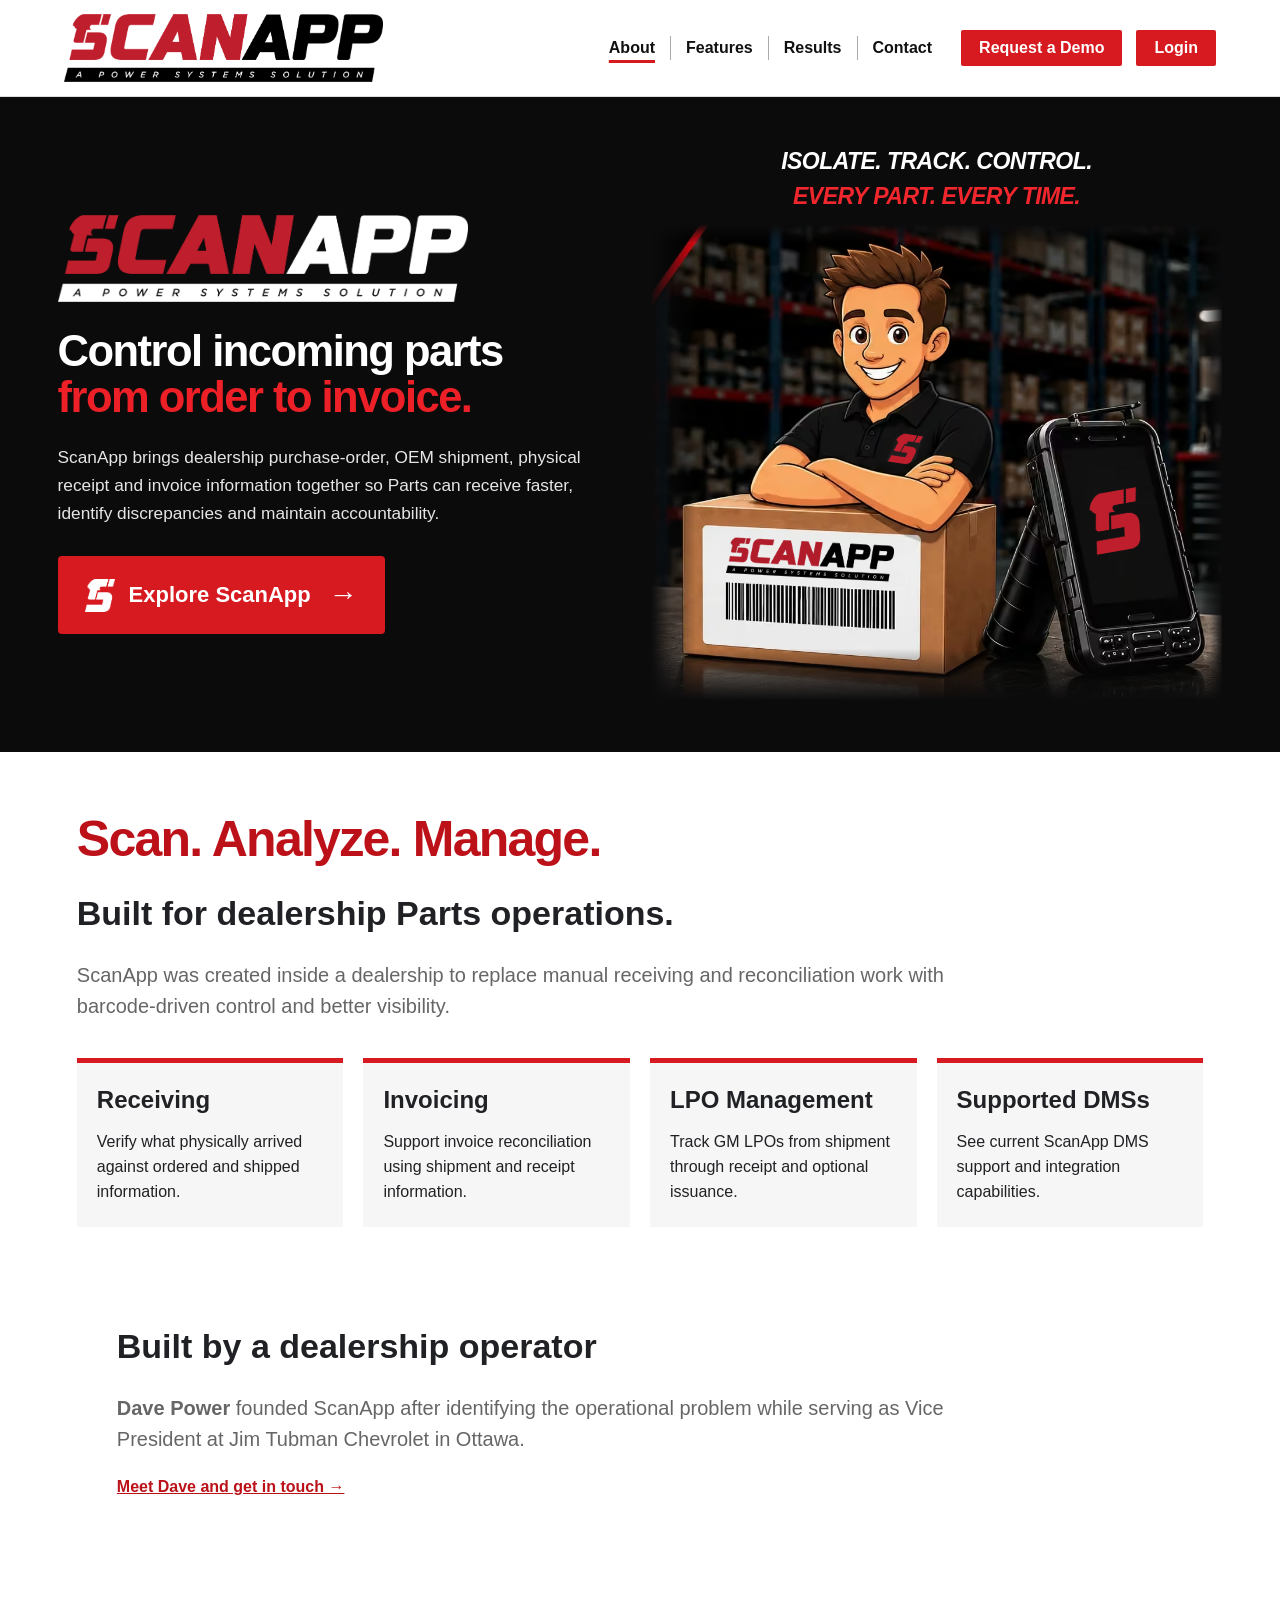
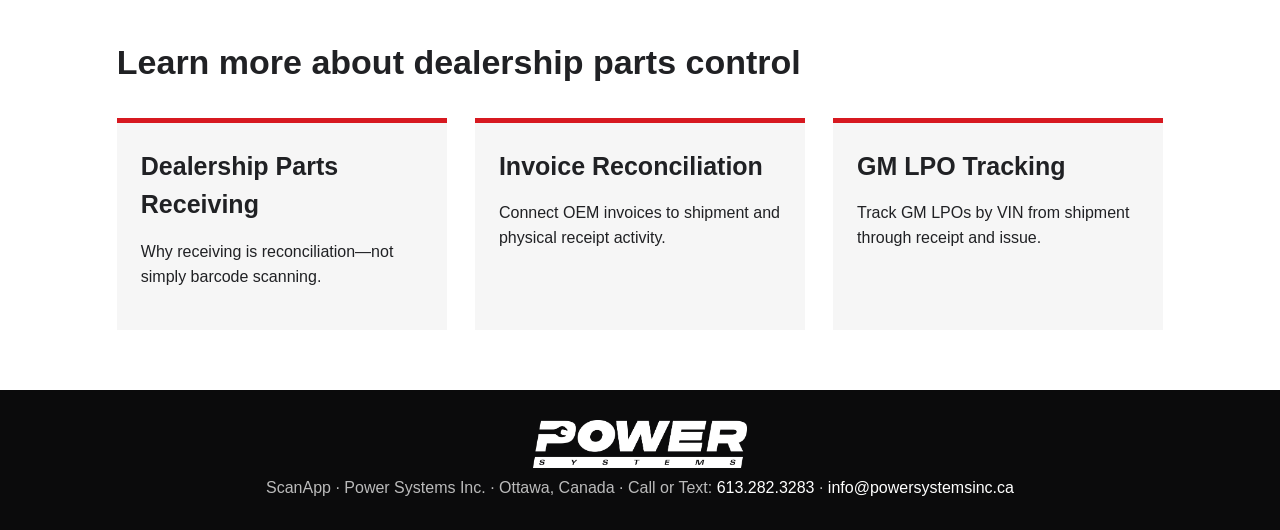
==== commit 7dbe4e70: "Simplify social preview with official ScanApp graphics and concise copy" ====
--- a/index.html
+++ b/index.html
@@ -16,14 +16,17 @@
   <meta name="description" content="ScanApp is dealership parts receiving and reconciliation software that connects DMS purchase orders, OEM shipments, physical receipts and invoices from order to invoice.">
   <link rel="canonical" href="https://www.thescanapp.com/">
   <meta property="og:type" content="website">
-  <meta property="og:title" content="Dealership Parts Receiving & Reconciliation Software | ScanApp">
-  <meta property="og:description" content="Control incoming dealership parts from order to invoice. ScanApp combines DMS purchase orders, OEM shipments, physical receipts and invoices.">
+  <meta property="og:title" content="ScanApp | Dealership Parts Receiving">
+  <meta property="og:description" content="Receive parts, reconcile orders, and keep inventory moving.">
   <meta property="og:url" content="https://www.thescanapp.com/">
-  <meta property="og:image" content="https://www.thescanapp.com/graphics/scanapp-social-share.jpg">
+  <meta property="og:image" content="https://www.thescanapp.com/graphics/scanapp-social-preview-20261010.jpg">
   <meta property="og:image:width" content="1200">
   <meta property="og:image:height" content="630">
+  <meta name="twitter:title" content="ScanApp | Dealership Parts Receiving">
+  <meta name="twitter:description" content="Receive parts, reconcile orders, and keep inventory moving.">
+  <meta property="og:image:alt" content="ScanApp — Parts receiving. Made simple.">
   <meta name="twitter:card" content="summary_large_image">
-  <meta name="twitter:image" content="https://www.thescanapp.com/graphics/scanapp-social-share.jpg">
+  <meta name="twitter:image" content="https://www.thescanapp.com/graphics/scanapp-social-preview-20261010.jpg">
   <script type="application/ld+json">{"@context":"https://schema.org","@type":"SoftwareApplication","name":"ScanApp","applicationCategory":"BusinessApplication","operatingSystem":"Web","url":"https://www.thescanapp.com/","description":"Dealership parts receiving, reconciliation and invoicing software that brings DMS purchase orders, OEM shipments, physical receipts and invoices together.","publisher":{"@type":"Organization","name":"Power Systems Inc.","url":"https://www.thescanapp.com/"}}</script>
   <link rel="icon" href="/favicon.ico?v=red-s-20261003" sizes="16x16 32x32 48x48 64x64"><link rel="icon" type="image/png" href="/graphics/S%20ICON_RED.png?v=red-s-20261003">
   <link rel="stylesheet" href="site.css">
--- a/site.css
+++ b/site.css
@@ -250,3 +250,10 @@
 nav>a.login-btn:hover{background:#b91219}
 nav>a.login-btn:focus-visible{outline:3px solid #111;outline-offset:3px}
 @media(max-width:800px){nav>a.login-btn{margin:10px 0 0;padding:13px 16px;text-align:center;border-top:0}}
+
+/* Shared demo CTA; collapse before the expanded navigation crowds the logo. */
+nav>a.demo-nav{background:var(--red);color:#fff;padding:10px 18px;margin-left:14px;border:0;border-radius:2px;font-size:16px;font-weight:800;line-height:1;white-space:nowrap}
+nav>a.demo-nav:hover{background:#b91219}
+nav>a.demo-nav:focus-visible{outline:3px solid #111;outline-offset:3px}
+@media(min-width:801px) and (max-width:1150px){header{flex-wrap:wrap}.menu{display:block}nav{display:none;width:100%;flex-direction:column;align-items:stretch;padding-top:10px}nav.open{display:flex}nav>a,.drop>a{display:block;padding:12px 0;border-top:1px solid var(--line)}nav>a+*,.drop+*{border-left:0}.dropmenu{display:block;position:static;border:0;box-shadow:none;padding-left:16px}.dropmenu a{padding:8px 0}nav>a.login-btn{margin:10px 0 0;padding:13px 16px;text-align:center}}
+@media(max-width:1150px){nav>a.demo-nav{margin:10px 0 0;padding:13px 16px;text-align:center}}
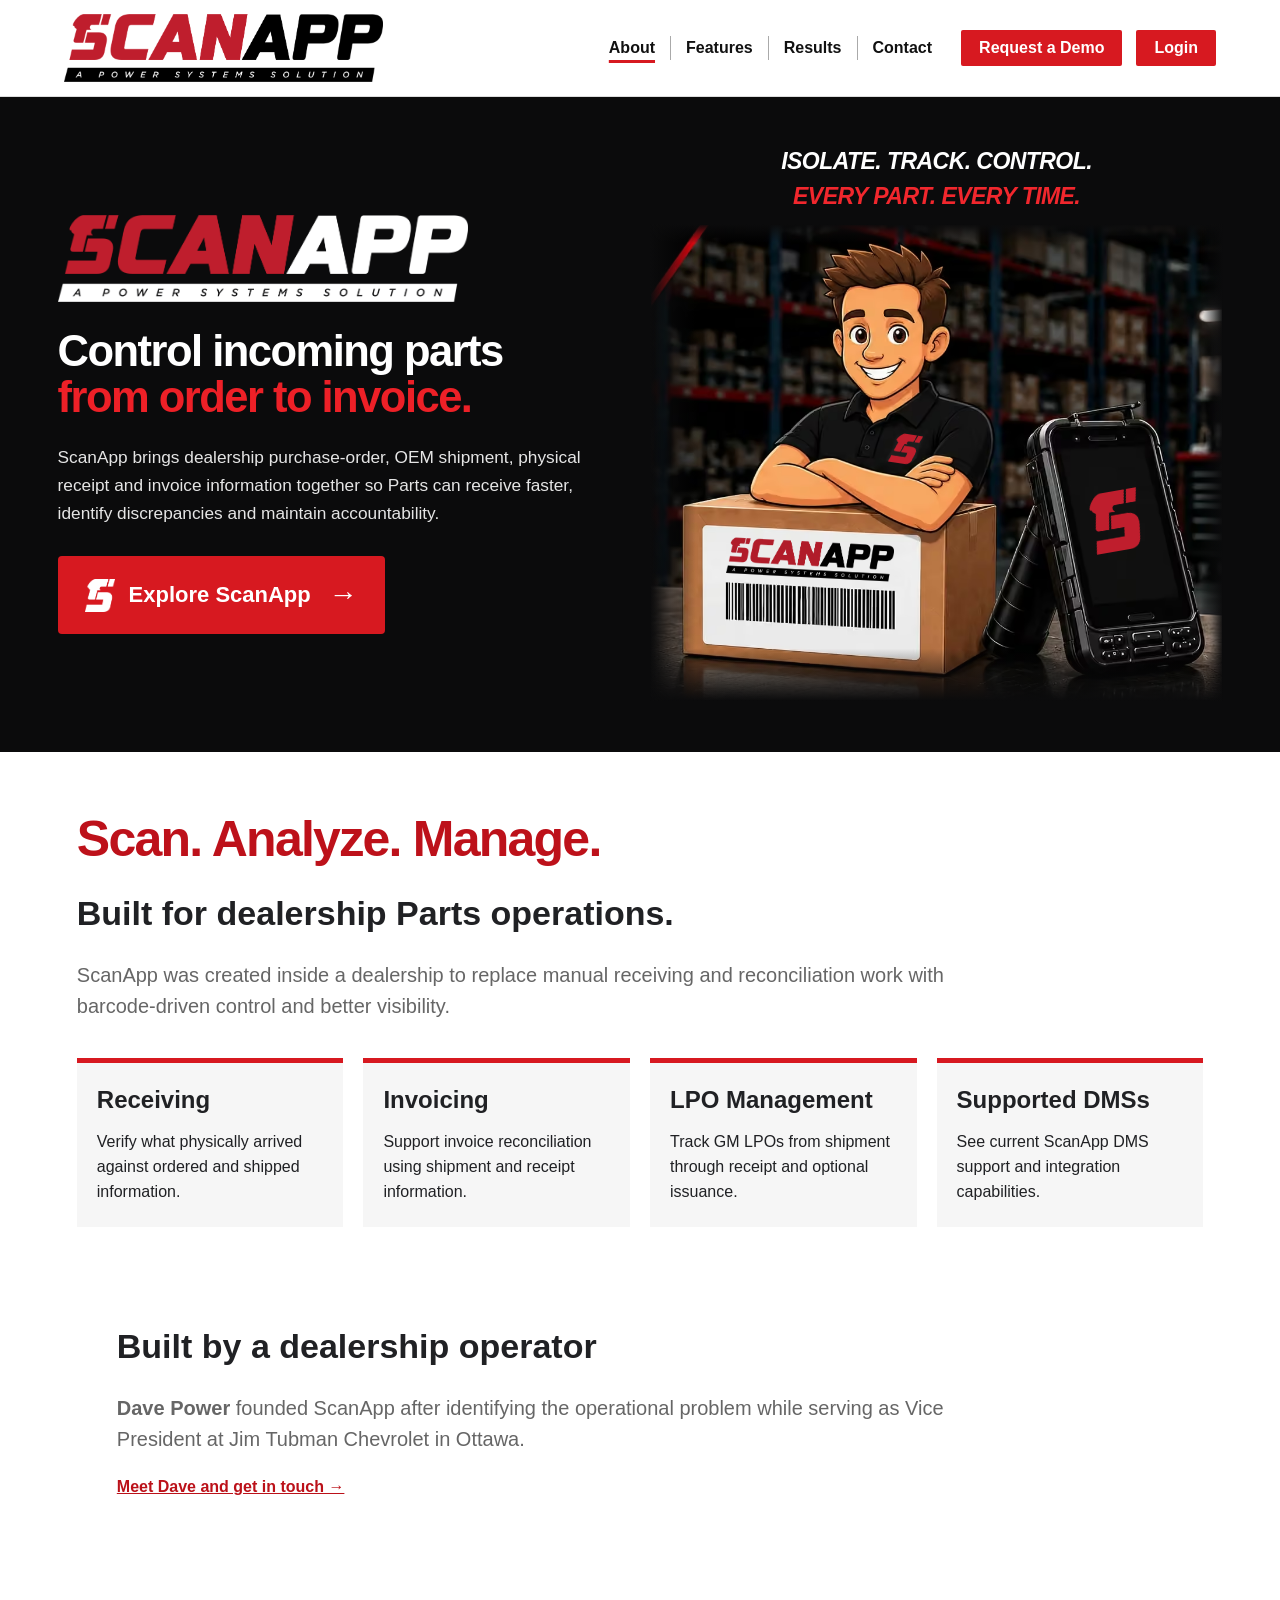
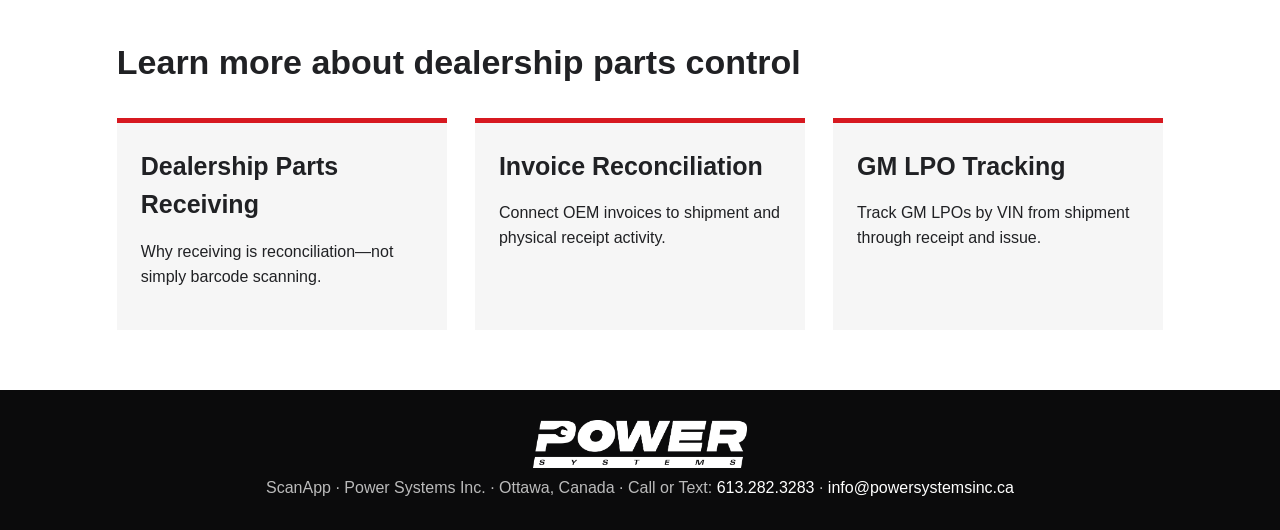
==== commit 8523a989: "Add official Apple icon and tidy homepage metadata; preserve page and social graphic" ====
--- a/index.html
+++ b/index.html
@@ -12,23 +12,30 @@
 
   <meta charset="utf-8">
   <meta name="viewport" content="width=device-width,initial-scale=1">
+  <meta name="theme-color" content="#0b0b0b">
   <title>Dealership Parts Receiving & Reconciliation Software | ScanApp</title>
-  <meta name="description" content="ScanApp is dealership parts receiving and reconciliation software that connects DMS purchase orders, OEM shipments, physical receipts and invoices from order to invoice.">
+  <meta name="description" content="ScanApp connects DMS purchase orders, OEM shipments, physical receipts and invoices to help dealerships receive parts and reconcile exceptions.">
   <link rel="canonical" href="https://www.thescanapp.com/">
   <meta property="og:type" content="website">
+  <meta property="og:site_name" content="ScanApp">
+  <meta property="og:locale" content="en_CA">
   <meta property="og:title" content="ScanApp | Dealership Parts Receiving">
-  <meta property="og:description" content="Receive parts, reconcile orders, and keep inventory moving.">
+  <meta property="og:description" content="ScanApp connects DMS purchase orders, OEM shipments, physical receipts and invoices to help dealerships receive parts and reconcile exceptions.">
   <meta property="og:url" content="https://www.thescanapp.com/">
-  <meta property="og:image" content="https://www.thescanapp.com/graphics/scanapp-social-preview-20261010.jpg">
+  <meta property="og:image" content="https://www.thescanapp.com/graphics/scanapp-social-share-official.jpg">
+  <meta property="og:image:secure_url" content="https://www.thescanapp.com/graphics/scanapp-social-share-official.jpg">
+  <meta property="og:image:type" content="image/jpeg">
   <meta property="og:image:width" content="1200">
   <meta property="og:image:height" content="630">
   <meta name="twitter:title" content="ScanApp | Dealership Parts Receiving">
-  <meta name="twitter:description" content="Receive parts, reconcile orders, and keep inventory moving.">
-  <meta property="og:image:alt" content="ScanApp — Parts receiving. Made simple.">
+  <meta name="twitter:description" content="ScanApp connects DMS purchase orders, OEM shipments, physical receipts and invoices to help dealerships receive parts and reconcile exceptions.">
+  <meta property="og:image:alt" content="ScanApp dealership parts receiving and reconciliation, with official ScanApp branding, a cartoon parts employee, a parts box and a scanner.">
   <meta name="twitter:card" content="summary_large_image">
-  <meta name="twitter:image" content="https://www.thescanapp.com/graphics/scanapp-social-preview-20261010.jpg">
+  <meta name="twitter:image" content="https://www.thescanapp.com/graphics/scanapp-social-share-official.jpg">
+  <meta name="twitter:image:alt" content="ScanApp dealership parts receiving and reconciliation, with official ScanApp branding, a cartoon parts employee, a parts box and a scanner.">
   <script type="application/ld+json">{"@context":"https://schema.org","@type":"SoftwareApplication","name":"ScanApp","applicationCategory":"BusinessApplication","operatingSystem":"Web","url":"https://www.thescanapp.com/","description":"Dealership parts receiving, reconciliation and invoicing software that brings DMS purchase orders, OEM shipments, physical receipts and invoices together.","publisher":{"@type":"Organization","name":"Power Systems Inc.","url":"https://www.thescanapp.com/"}}</script>
   <link rel="icon" href="/favicon.ico?v=red-s-20261003" sizes="16x16 32x32 48x48 64x64"><link rel="icon" type="image/png" href="/graphics/S%20ICON_RED.png?v=red-s-20261003">
+  <link rel="apple-touch-icon" sizes="180x180" href="/apple-touch-icon.png">
   <link rel="stylesheet" href="site.css">
   <link rel="stylesheet" href="home.css?v=20261003-3">
 </head>
